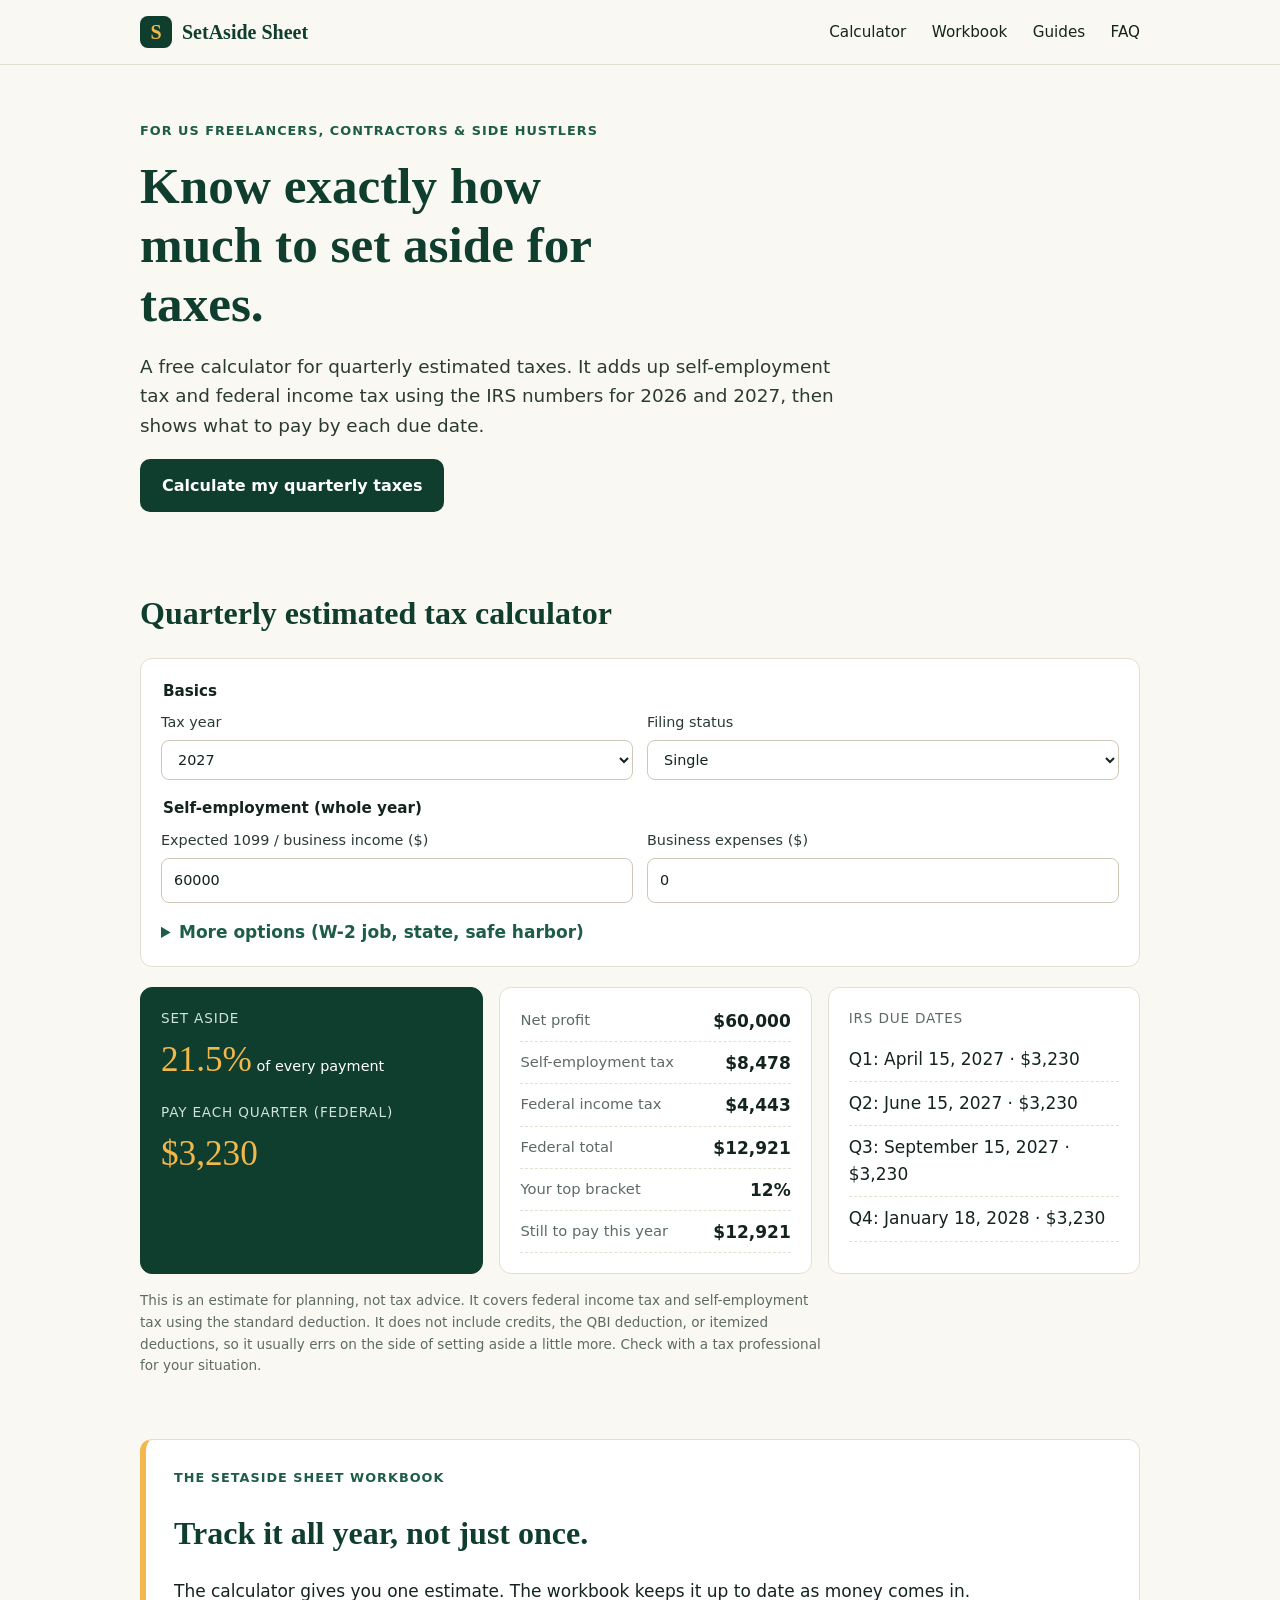
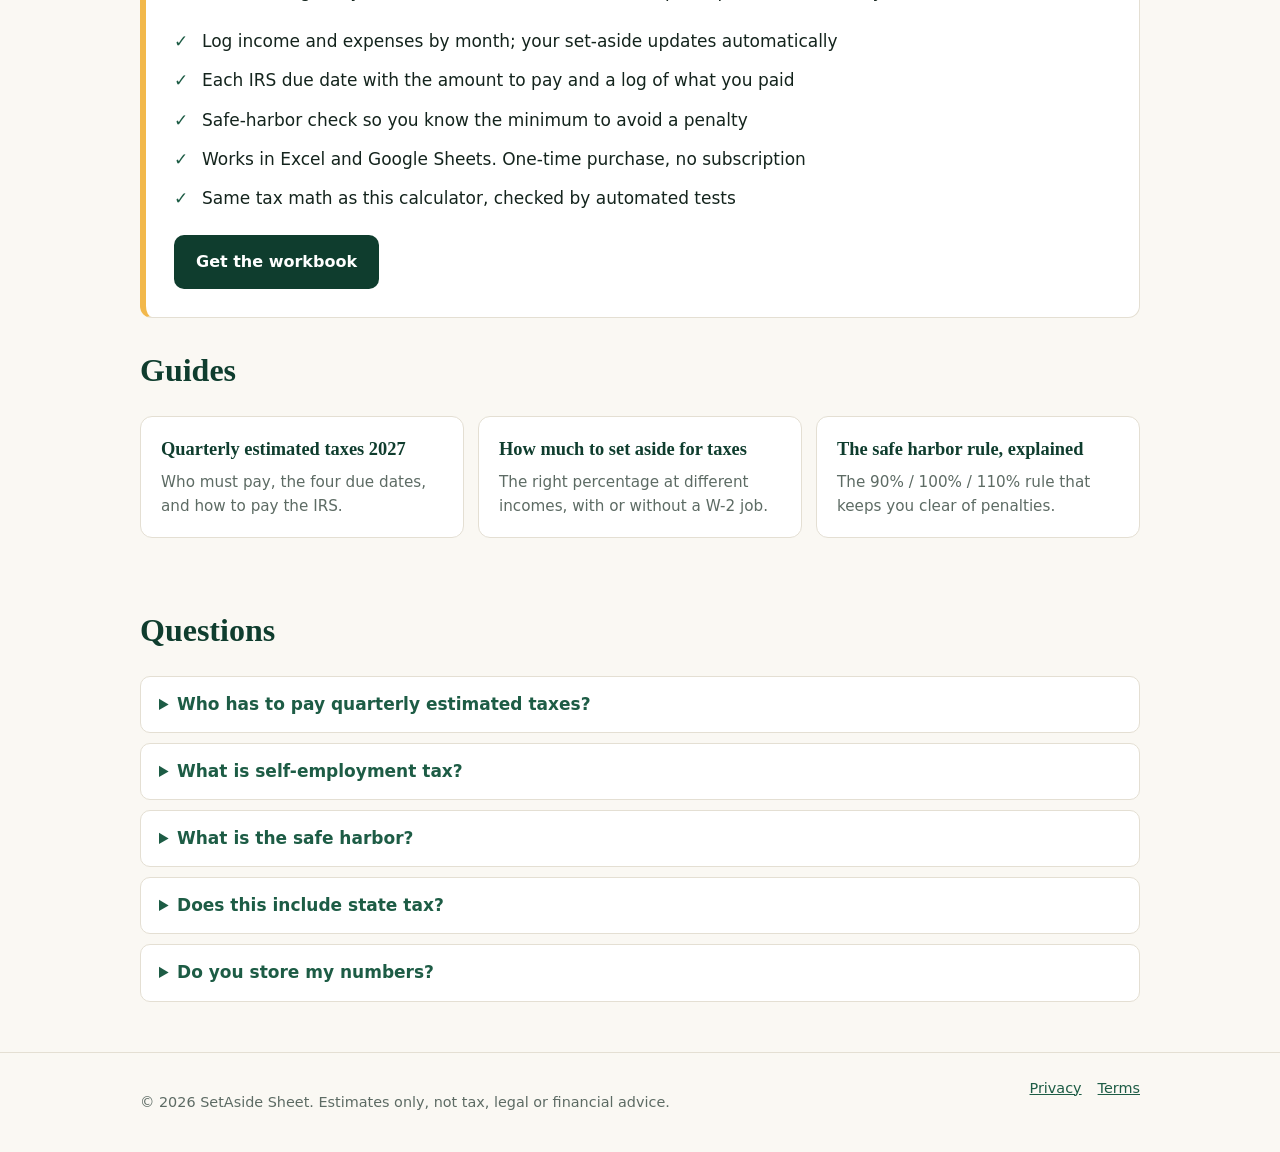
==== index.html @ 8259fb97 "feat: SetAside Sheet site with free quarterly tax calculator and guides Co-Authored-By: Claude Opus " ====
<!doctype html>
<html lang="en">
<head>
  <meta charset="utf-8">
  <meta name="viewport" content="width=device-width, initial-scale=1">
  <title>Quarterly Estimated Tax Calculator 2027 for Freelancers | SetAside Sheet</title>
  <meta name="description" content="Free quarterly estimated tax calculator for US freelancers and 1099 workers. See how much to set aside and what to pay by each 2026 and 2027 IRS due date. No sign-up.">
  <meta property="og:title" content="How much should you set aside for taxes? Free 1099 calculator">
  <meta property="og:description" content="Self-employment tax + federal income tax, quarterly payments, safe harbor. Uses IRS 2026 and 2027 numbers.">
  <meta property="og:type" content="website">
  <link rel="stylesheet" href="css/styles.css">
  <link rel="icon" href="data:image/svg+xml,%3Csvg xmlns='http://www.w3.org/2000/svg' viewBox='0 0 32 32'%3E%3Crect width='32' height='32' rx='7' fill='%230F3D2E'/%3E%3Ctext x='16' y='22' font-family='Georgia' font-size='17' fill='%23F2B84B' text-anchor='middle'%3ES%3C/text%3E%3C/svg%3E">
</head>
<body>
  <header class="site-header">
    <div class="wrap header-inner">
      <a class="logo" href="./"><span class="logo-mark">S</span>SetAside Sheet</a>
      <nav aria-label="Main">
        <a href="#calculator">Calculator</a>
        <a href="#workbook">Workbook</a>
        <a href="#guides">Guides</a>
        <a href="#faq">FAQ</a>
      </nav>
    </div>
  </header>

  <main>
    <section class="hero wrap">
      <p class="eyebrow">For US freelancers, contractors &amp; side hustlers</p>
      <h1>Know exactly how much to set aside for taxes.</h1>
      <p class="lede">A free calculator for quarterly estimated taxes. It adds up self-employment tax and federal income tax using the IRS numbers for 2026 and 2027, then shows what to pay by each due date.</p>
      <a class="btn btn-primary" href="#calculator">Calculate my quarterly taxes</a>
    </section>

    <section id="calculator" class="wrap calc" aria-labelledby="calc-title">
      <h2 id="calc-title">Quarterly estimated tax calculator</h2>
      <form id="calc-form" class="calc-grid" novalidate>
        <fieldset>
          <legend>Basics</legend>
          <label>Tax year
            <select name="year"><option value="2027" selected>2027</option><option value="2026">2026</option></select>
          </label>
          <label>Filing status
            <select name="status"><option value="single">Single</option><option value="mfj">Married filing jointly</option></select>
          </label>
        </fieldset>
        <fieldset>
          <legend>Self-employment (whole year)</legend>
          <label>Expected 1099 / business income ($)
            <input name="income" type="number" inputmode="decimal" min="0" step="100" value="60000" required>
          </label>
          <label>Business expenses ($)
            <input name="expenses" type="number" inputmode="decimal" min="0" step="100" value="0">
          </label>
        </fieldset>
        <details>
          <summary>More options (W-2 job, state, safe harbor)</summary>
          <div class="more-grid">
            <label>W-2 wages ($)<input name="w2Wages" type="number" inputmode="decimal" min="0" step="100" value="0"></label>
            <label>Federal tax withheld from W-2 ($)<input name="w2Withholding" type="number" inputmode="decimal" min="0" step="100" value="0"></label>
            <label>Other taxable income ($)<input name="otherIncome" type="number" inputmode="decimal" min="0" step="100" value="0"></label>
            <label>State income tax rate (%)<input name="statePercent" type="number" inputmode="decimal" min="0" max="20" step="0.1" value="0"></label>
            <label>Last year's total tax ($, optional)<input name="priorYearTax" type="number" inputmode="decimal" min="0" step="100" placeholder="from last year's Form 1040"></label>
            <label>Last year's AGI ($, optional)<input name="priorYearAgi" type="number" inputmode="decimal" min="0" step="100"></label>
            <label>Estimated payments already made this year ($)<input name="alreadyPaid" type="number" inputmode="decimal" min="0" step="100" value="0"></label>
          </div>
        </details>
        <p id="calc-error" class="error" role="alert" hidden></p>
      </form>

      <div id="results" class="results" aria-live="polite">
        <div class="result-main">
          <p class="result-label">Set aside</p>
          <p class="result-big"><span id="r-percent">–</span><small> of every payment</small></p>
          <p class="result-label">Pay each quarter (federal)</p>
          <p class="result-big" id="r-quarterly">–</p>
          <p class="muted" id="r-state-line" hidden>Plus about <strong id="r-quarterly-state"></strong> per quarter for your state.</p>
        </div>
        <dl class="breakdown">
          <div><dt>Net profit</dt><dd id="r-profit">–</dd></div>
          <div><dt>Self-employment tax</dt><dd id="r-se">–</dd></div>
          <div><dt>Federal income tax</dt><dd id="r-income">–</dd></div>
          <div><dt>Federal total</dt><dd id="r-fedtotal">–</dd></div>
          <div><dt>Your top bracket</dt><dd id="r-marginal">–</dd></div>
          <div id="r-safe-row" hidden><dt>Minimum per quarter to avoid an underpayment penalty (safe harbor)</dt><dd id="r-safe">–</dd></div>
          <div><dt>Still to pay this year</dt><dd id="r-remaining">–</dd></div>
        </dl>
        <div class="due">
          <p class="result-label">IRS due dates</p>
          <ol id="r-dates"></ol>
        </div>
      </div>
      <p class="disclaimer">This is an estimate for planning, not tax advice. It covers federal income tax and self-employment tax using the standard deduction. It does not include credits, the QBI deduction, or itemized deductions, so it usually errs on the side of setting aside a little more. Check with a tax professional for your situation.</p>
    </section>

    <section id="workbook" class="wrap workbook">
      <div>
        <p class="eyebrow">The SetAside Sheet Workbook</p>
        <h2>Track it all year, not just once.</h2>
        <p>The calculator gives you one estimate. The workbook keeps it up to date as money comes in.</p>
        <ul class="checks">
          <li>Log income and expenses by month; your set-aside updates automatically</li>
          <li>Each IRS due date with the amount to pay and a log of what you paid</li>
          <li>Safe-harbor check so you know the minimum to avoid a penalty</li>
          <li>Works in Excel and Google Sheets. One-time purchase, no subscription</li>
          <li>Same tax math as this calculator, checked by automated tests</li>
        </ul>
        <a class="btn btn-primary" data-buy href="#workbook">Get the workbook</a>
        <p class="muted" data-buy-note hidden>The workbook is launching soon. The calculator above is free to use now.</p>
      </div>
    </section>

    <section id="guides" class="wrap guides">
      <h2>Guides</h2>
      <div class="guide-grid">
        <a class="guide-card" href="quarterly-estimated-taxes-2027.html"><strong>Quarterly estimated taxes 2027</strong><span>Who must pay, the four due dates, and how to pay the IRS.</span></a>
        <a class="guide-card" href="how-much-to-set-aside-for-taxes-1099.html"><strong>How much to set aside for taxes</strong><span>The right percentage at different incomes, with or without a W-2 job.</span></a>
        <a class="guide-card" href="estimated-tax-safe-harbor.html"><strong>The safe harbor rule, explained</strong><span>The 90% / 100% / 110% rule that keeps you clear of penalties.</span></a>
      </div>
    </section>

    <section id="faq" class="wrap faq">
      <h2>Questions</h2>
      <details><summary>Who has to pay quarterly estimated taxes?</summary><p>Generally, if you expect to owe $1,000 or more in federal tax for the year after withholding and credits, the IRS expects you to pay during the year. That is common for freelancers and 1099 contractors because nobody withholds tax from their pay. See IRS Form 1040-ES.</p></details>
      <details><summary>What is self-employment tax?</summary><p>It is Social Security and Medicare tax for people who work for themselves: 15.3% on 92.35% of net profit, with the Social Security part capped at the yearly wage base ($184,500 for 2026, $192,300 for 2027). It applies once your net profit reaches $400.</p></details>
      <details><summary>What is the safe harbor?</summary><p>You generally avoid an underpayment penalty if you pay at least 90% of this year's tax, or 100% of last year's tax (110% if last year's AGI was over $150,000), spread across the four due dates.</p></details>
      <details><summary>Does this include state tax?</summary><p>Only as a simple percentage you enter under "More options". State rules vary a lot, so check your state's estimated tax page.</p></details>
      <details><summary>Do you store my numbers?</summary><p>No. The calculator runs entirely in your browser. Nothing you type is sent anywhere.</p></details>
    </section>
  </main>

  <footer class="site-footer">
    <div class="wrap footer-inner">
      <p>© 2026 SetAside Sheet. Estimates only, not tax, legal or financial advice.</p>
      <nav aria-label="Legal"><a href="privacy.html">Privacy</a><a href="terms.html">Terms</a></nav>
    </div>
  </footer>

  <script src="js/config.js"></script>
  <script src="js/buy.js"></script>
  <script src="js/tax.js"></script>
  <script src="js/app.js"></script>
</body>
</html>
---- css/styles.css ----
:root {
  --ink: #14241d;
  --green: #0f3d2e;
  --green-2: #1d5c45;
  --paper: #faf8f3;
  --card: #ffffff;
  --line: #e4dfd3;
  --muted: #5d6b64;
  --accent: #f2b84b;
  --error: #b3261e;
  --radius: 12px;
  --serif: Georgia, "Iowan Old Style", "Times New Roman", serif;
  --sans: system-ui, -apple-system, "Segoe UI", Roboto, Arial, sans-serif;
}
* { box-sizing: border-box; }
[hidden] { display: none !important; }
html { scroll-behavior: smooth; }
body { margin: 0; background: var(--paper); color: var(--ink); font: 17px/1.6 var(--sans); }
.wrap { max-width: 1040px; margin: 0 auto; padding: 0 20px; }
a { color: var(--green-2); }
h1, h2 { font-family: var(--serif); font-weight: 600; line-height: 1.15; color: var(--green); }
h1 { font-size: clamp(2rem, 5vw, 3.2rem); margin: .3em 0; max-width: 18ch; }
h2 { font-size: clamp(1.5rem, 3vw, 2rem); }
.eyebrow { text-transform: uppercase; letter-spacing: .08em; font-size: .8rem; font-weight: 600; color: var(--green-2); margin: 0; }
.lede { font-size: 1.15rem; max-width: 60ch; color: #2b3a33; }
.muted { color: var(--muted); }

.site-header { border-bottom: 1px solid var(--line); background: var(--paper); position: sticky; top: 0; z-index: 5; }
.header-inner { display: flex; align-items: center; justify-content: space-between; height: 64px; }
.logo { display: flex; align-items: center; gap: 10px; font-family: var(--serif); font-size: 1.25rem; color: var(--green); text-decoration: none; font-weight: 600; }
.logo-mark { display: grid; place-items: center; width: 32px; height: 32px; border-radius: 8px; background: var(--green); color: var(--accent); }
.site-header nav a { margin-left: 20px; text-decoration: none; color: var(--ink); font-size: .95rem; }
.site-header nav a:hover { color: var(--green-2); text-decoration: underline; }

.hero { padding: 56px 20px 32px; }
.btn { display: inline-block; padding: 14px 22px; border-radius: 10px; font-weight: 600; text-decoration: none; border: 0; cursor: pointer; font-size: 1rem; }
.btn-primary { background: var(--green); color: #fff; }
.btn-primary:hover { background: var(--green-2); }
.btn:focus-visible, a:focus-visible, input:focus-visible, select:focus-visible, summary:focus-visible { outline: 3px solid var(--accent); outline-offset: 2px; }

.calc { padding: 24px 20px 48px; }
.calc-grid { display: grid; gap: 16px; background: var(--card); border: 1px solid var(--line); border-radius: var(--radius); padding: 20px; }
fieldset { border: 0; padding: 0; margin: 0; display: grid; grid-template-columns: repeat(auto-fit, minmax(220px, 1fr)); gap: 14px; }
legend { font-weight: 700; margin-bottom: 8px; font-size: .95rem; }
label { display: grid; gap: 6px; font-size: .9rem; color: #2b3a33; }
input, select { font: inherit; padding: 10px 12px; border: 1px solid #cfc8b8; border-radius: 8px; background: #fff; color: var(--ink); width: 100%; }
details summary { cursor: pointer; font-weight: 600; color: var(--green-2); }
.more-grid { display: grid; grid-template-columns: repeat(auto-fit, minmax(220px, 1fr)); gap: 14px; margin-top: 14px; }
.error { color: var(--error); font-weight: 600; margin: 0; }

.results { margin-top: 20px; display: grid; grid-template-columns: 1.1fr 1fr 1fr; gap: 16px; }
.results > * { background: var(--card); border: 1px solid var(--line); border-radius: var(--radius); padding: 20px; }
.results > .result-main { background: var(--green); color: #fff; border-color: var(--green); }
.result-main .result-label, .result-main .muted { color: #cfe3d9; }
.result-label { margin: 0; font-size: .85rem; text-transform: uppercase; letter-spacing: .06em; color: var(--muted); }
.result-big { font-family: var(--serif); font-size: 2.2rem; margin: 2px 0 14px; color: var(--accent); }
.result-big small { font-family: var(--sans); font-size: .9rem; color: #fff; }
.breakdown { margin: 0; display: grid; gap: 8px; }
.breakdown div { display: flex; justify-content: space-between; gap: 12px; border-bottom: 1px dashed var(--line); padding-bottom: 6px; }
.breakdown dt { color: var(--muted); font-size: .92rem; }
.breakdown dd { margin: 0; font-weight: 600; font-variant-numeric: tabular-nums; white-space: nowrap; }
.due ol { padding-left: 0; list-style: none; margin: 8px 0 0; }
.due li { padding: 8px 0; border-bottom: 1px dashed var(--line); font-variant-numeric: tabular-nums; }
.disclaimer { font-size: .85rem; color: var(--muted); max-width: 80ch; margin-top: 16px; }

.workbook > div { background: var(--card); border: 1px solid var(--line); border-left: 6px solid var(--accent); border-radius: var(--radius); padding: 28px; }
.checks { padding-left: 0; list-style: none; }
.checks li { padding: 6px 0 6px 28px; position: relative; }
.checks li::before { content: "\2713"; position: absolute; left: 0; color: var(--green-2); font-weight: 700; }

.faq { padding: 40px 20px; }
.faq details { background: var(--card); border: 1px solid var(--line); border-radius: 10px; padding: 14px 18px; margin-bottom: 10px; }
.faq p { margin-bottom: 0; }

.site-footer { border-top: 1px solid var(--line); padding: 24px 0; font-size: .9rem; color: var(--muted); }
.footer-inner { display: flex; justify-content: space-between; flex-wrap: wrap; gap: 12px; }
.footer-inner nav a { margin-left: 16px; }
.legal { padding: 40px 20px 60px; max-width: 760px; }

.guides { padding: 8px 20px 8px; }
.guide-grid { display: grid; grid-template-columns: repeat(auto-fit, minmax(240px, 1fr)); gap: 14px; }
.guide-card { display: grid; gap: 6px; background: var(--card); border: 1px solid var(--line); border-radius: var(--radius); padding: 18px 20px; text-decoration: none; color: var(--ink); }
.guide-card strong { font-family: var(--serif); font-size: 1.15rem; color: var(--green); }
.guide-card span { color: var(--muted); font-size: .95rem; }
.guide-card:hover { border-color: var(--green-2); }

.article { max-width: 760px; padding: 40px 20px 60px; }
.article h2 { margin-top: 1.8em; }
.article li { margin-bottom: .4em; }
.toc { display: flex; flex-wrap: wrap; gap: 8px 18px; padding: 14px 18px; background: var(--card); border: 1px solid var(--line); border-radius: 10px; font-size: .95rem; }
.data { width: 100%; border-collapse: collapse; background: var(--card); border: 1px solid var(--line); border-radius: 10px; overflow: hidden; font-variant-numeric: tabular-nums; }
.data th, .data td { text-align: left; padding: 10px 14px; border-bottom: 1px solid var(--line); }
.data th { background: #eef2ef; font-size: .85rem; text-transform: uppercase; letter-spacing: .05em; color: var(--muted); }
.callout { background: #fff6dd; border-left: 4px solid var(--accent); padding: 14px 18px; border-radius: 8px; }
.cta-box { margin-top: 40px; background: var(--card); border: 1px solid var(--line); border-left: 6px solid var(--accent); border-radius: var(--radius); padding: 24px 28px; }
.cta-box h2 { margin-top: 0; }

@media (max-width: 860px) { .results { grid-template-columns: 1fr; } }
@media (max-width: 520px) {
  .site-header nav { white-space: nowrap; }
  .site-header nav a { margin-left: 12px; font-size: .88rem; }
  .site-header nav a:nth-child(n+3) { display: none; }
  .logo { font-size: 1.05rem; }
}
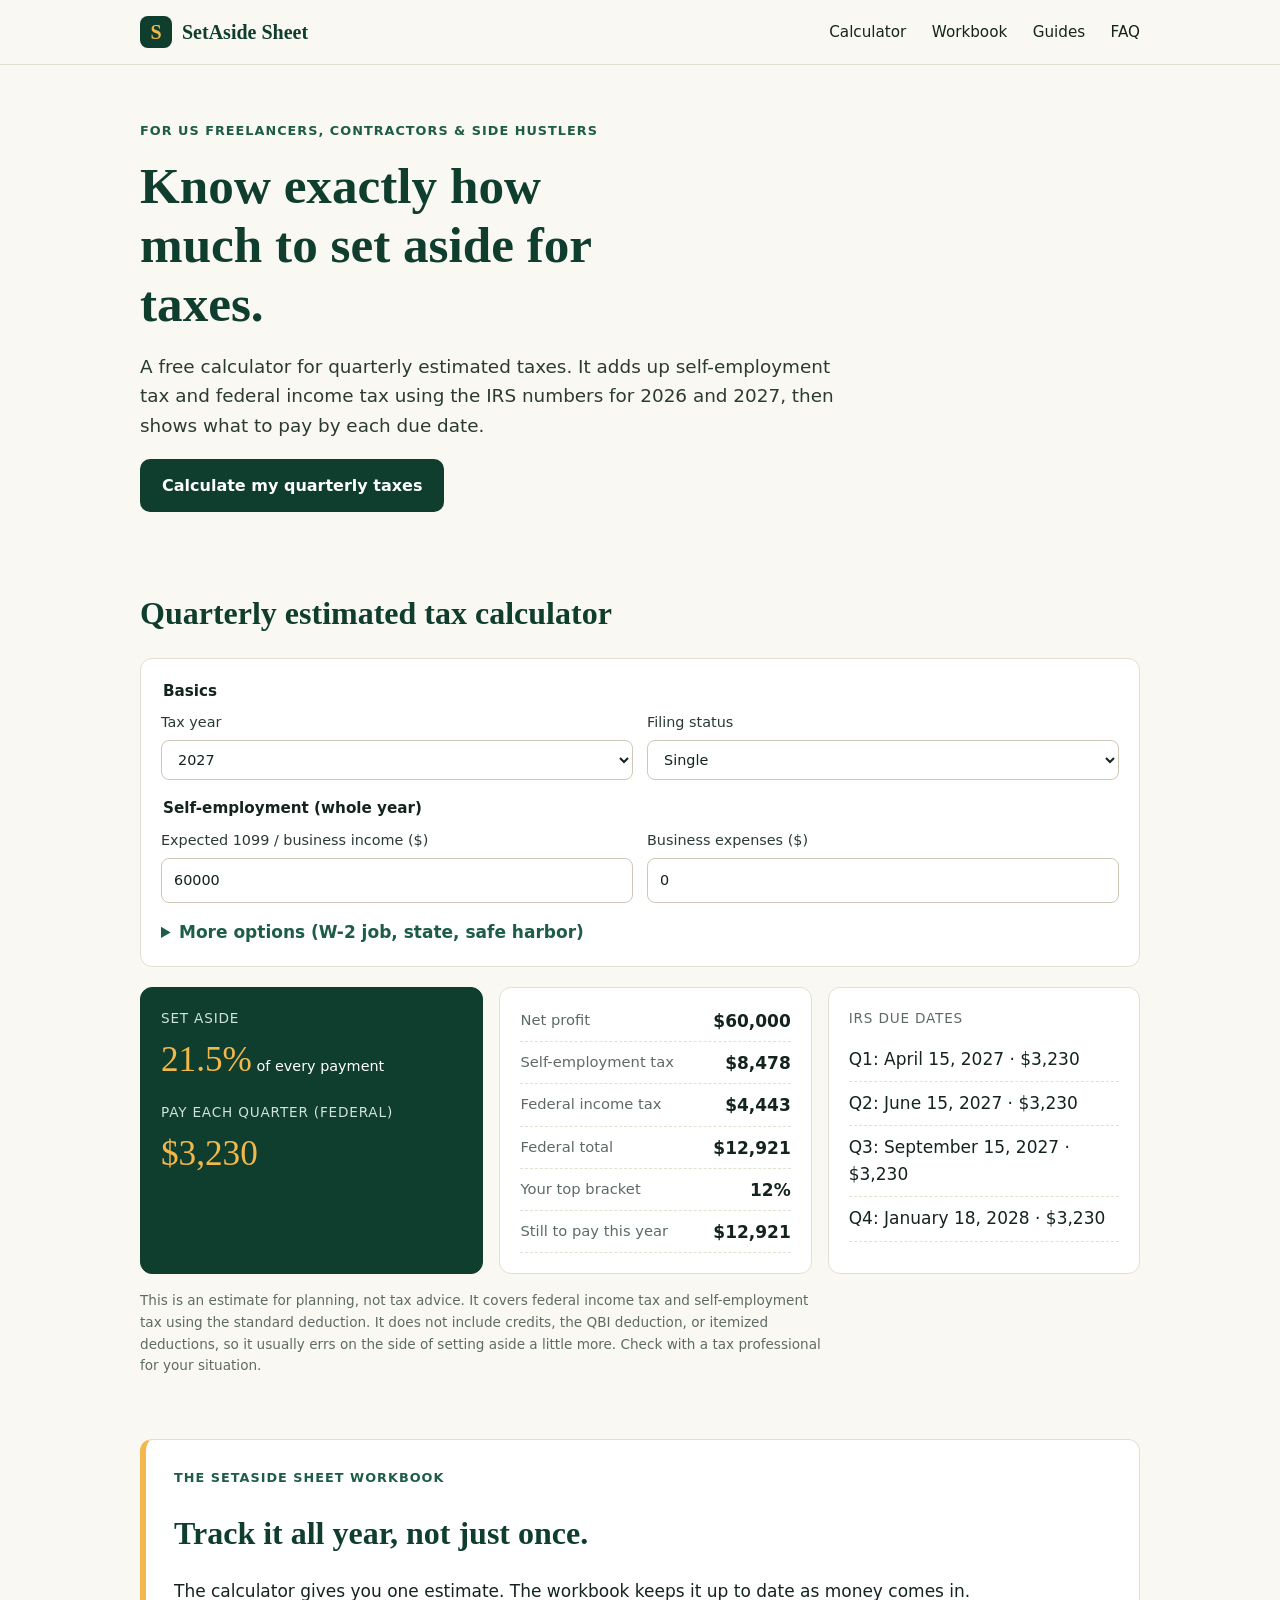
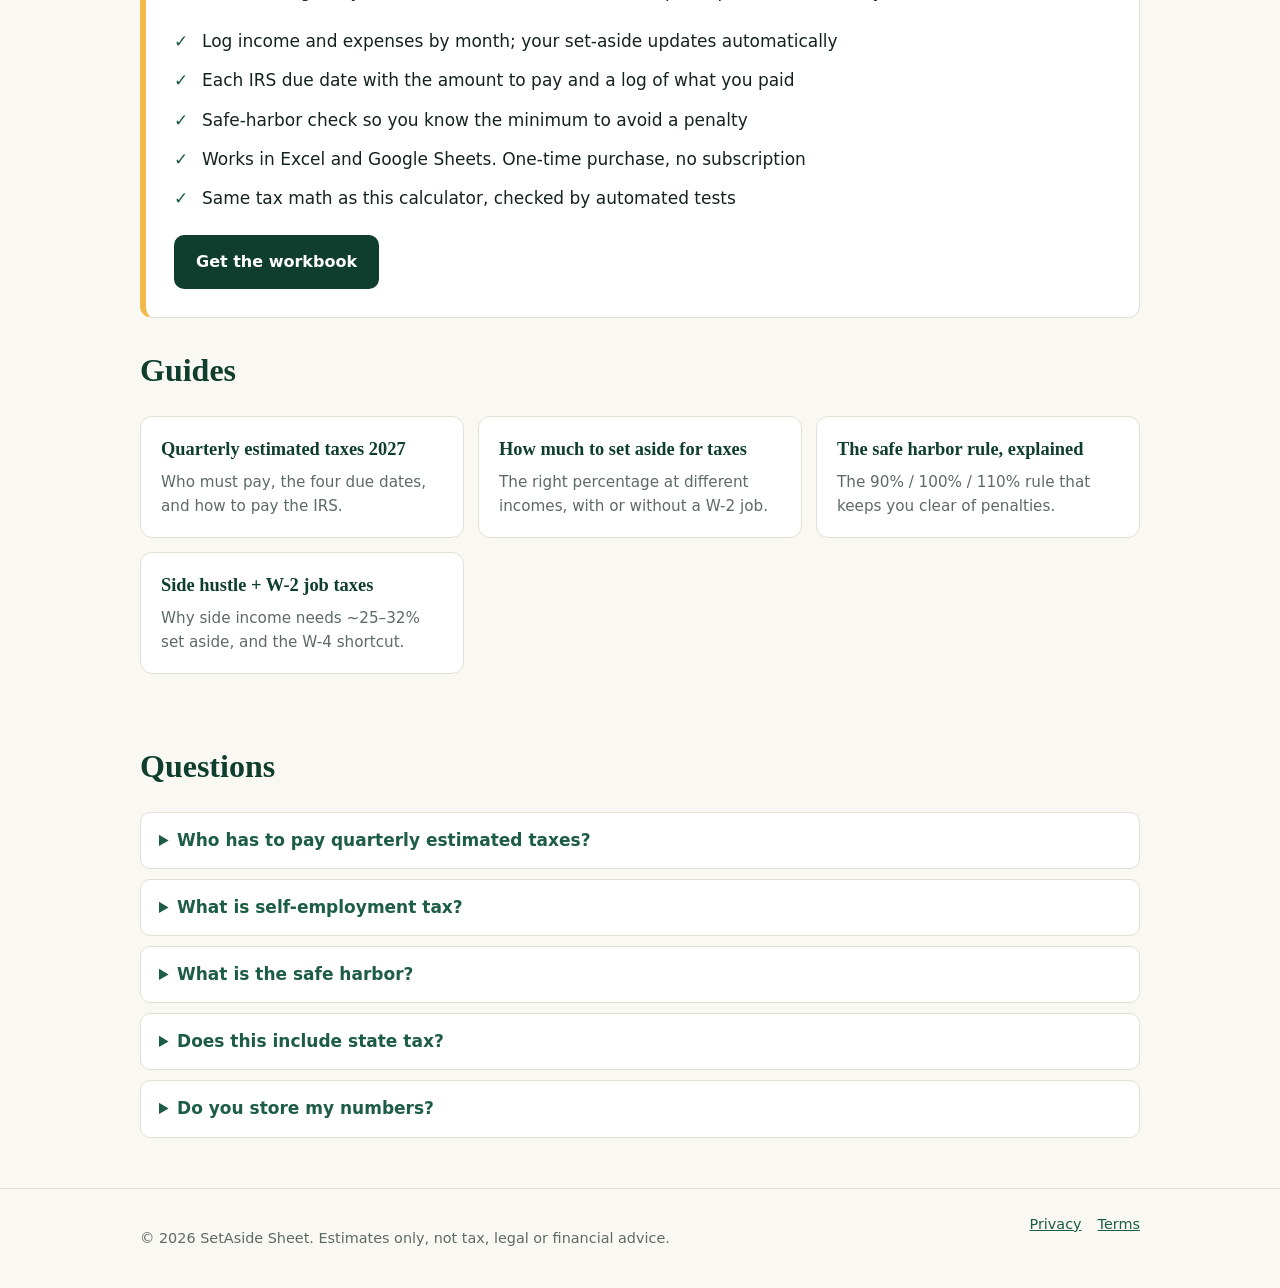
==== commit 3c92d8ba: "feat: add guide on side hustle taxes with a W-2 job Co-Authored-By: Claude Opus 5.5 <noreply@anthrop" ====
--- a/index.html
+++ b/index.html
@@ -116,6 +116,7 @@
         <a class="guide-card" href="quarterly-estimated-taxes-2027.html"><strong>Quarterly estimated taxes 2027</strong><span>Who must pay, the four due dates, and how to pay the IRS.</span></a>
         <a class="guide-card" href="how-much-to-set-aside-for-taxes-1099.html"><strong>How much to set aside for taxes</strong><span>The right percentage at different incomes, with or without a W-2 job.</span></a>
         <a class="guide-card" href="estimated-tax-safe-harbor.html"><strong>The safe harbor rule, explained</strong><span>The 90% / 100% / 110% rule that keeps you clear of penalties.</span></a>
+        <a class="guide-card" href="side-hustle-taxes-with-w2-job.html"><strong>Side hustle + W-2 job taxes</strong><span>Why side income needs ~25–32% set aside, and the W-4 shortcut.</span></a>
       </div>
     </section>
 
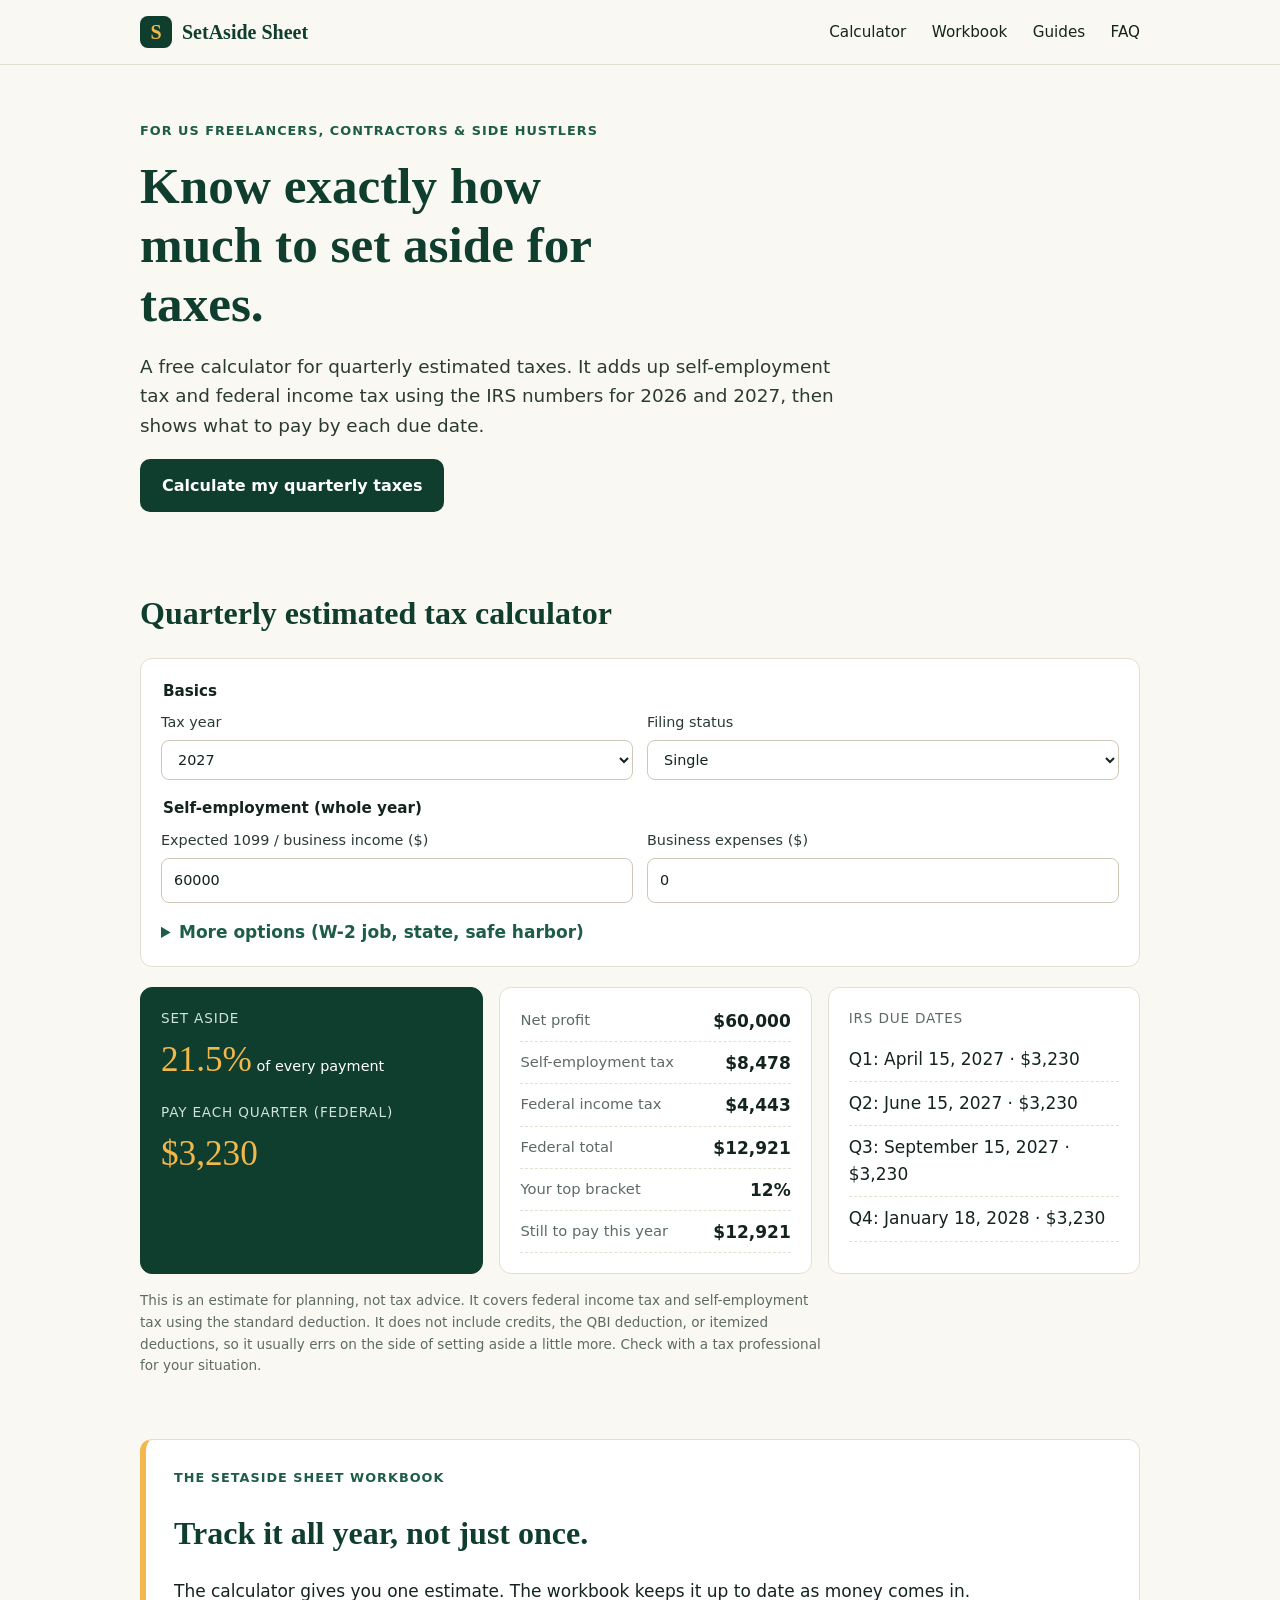
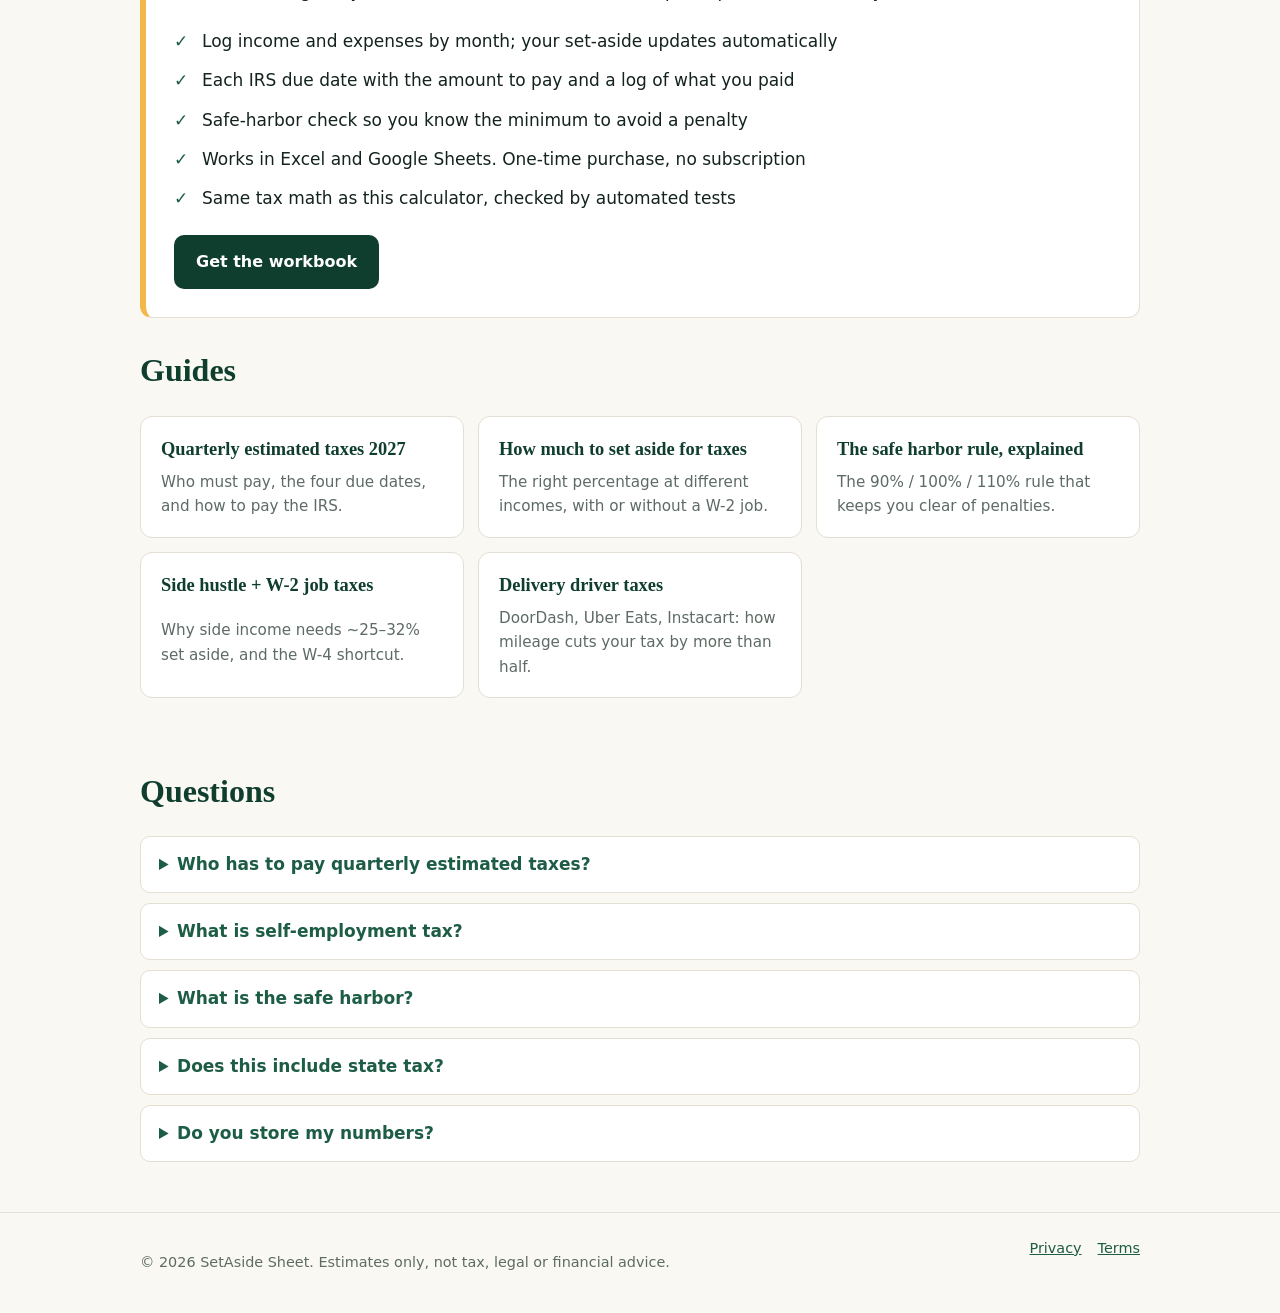
==== commit 1a8e3da3: "feat: add delivery driver taxes guide (mileage deduction) Co-Authored-By: Claude Opus 5.5 <noreply@a" ====
--- a/index.html
+++ b/index.html
@@ -117,6 +117,7 @@
         <a class="guide-card" href="how-much-to-set-aside-for-taxes-1099.html"><strong>How much to set aside for taxes</strong><span>The right percentage at different incomes, with or without a W-2 job.</span></a>
         <a class="guide-card" href="estimated-tax-safe-harbor.html"><strong>The safe harbor rule, explained</strong><span>The 90% / 100% / 110% rule that keeps you clear of penalties.</span></a>
         <a class="guide-card" href="side-hustle-taxes-with-w2-job.html"><strong>Side hustle + W-2 job taxes</strong><span>Why side income needs ~25–32% set aside, and the W-4 shortcut.</span></a>
+        <a class="guide-card" href="delivery-driver-taxes-doordash-uber.html"><strong>Delivery driver taxes</strong><span>DoorDash, Uber Eats, Instacart: how mileage cuts your tax by more than half.</span></a>
       </div>
     </section>
 
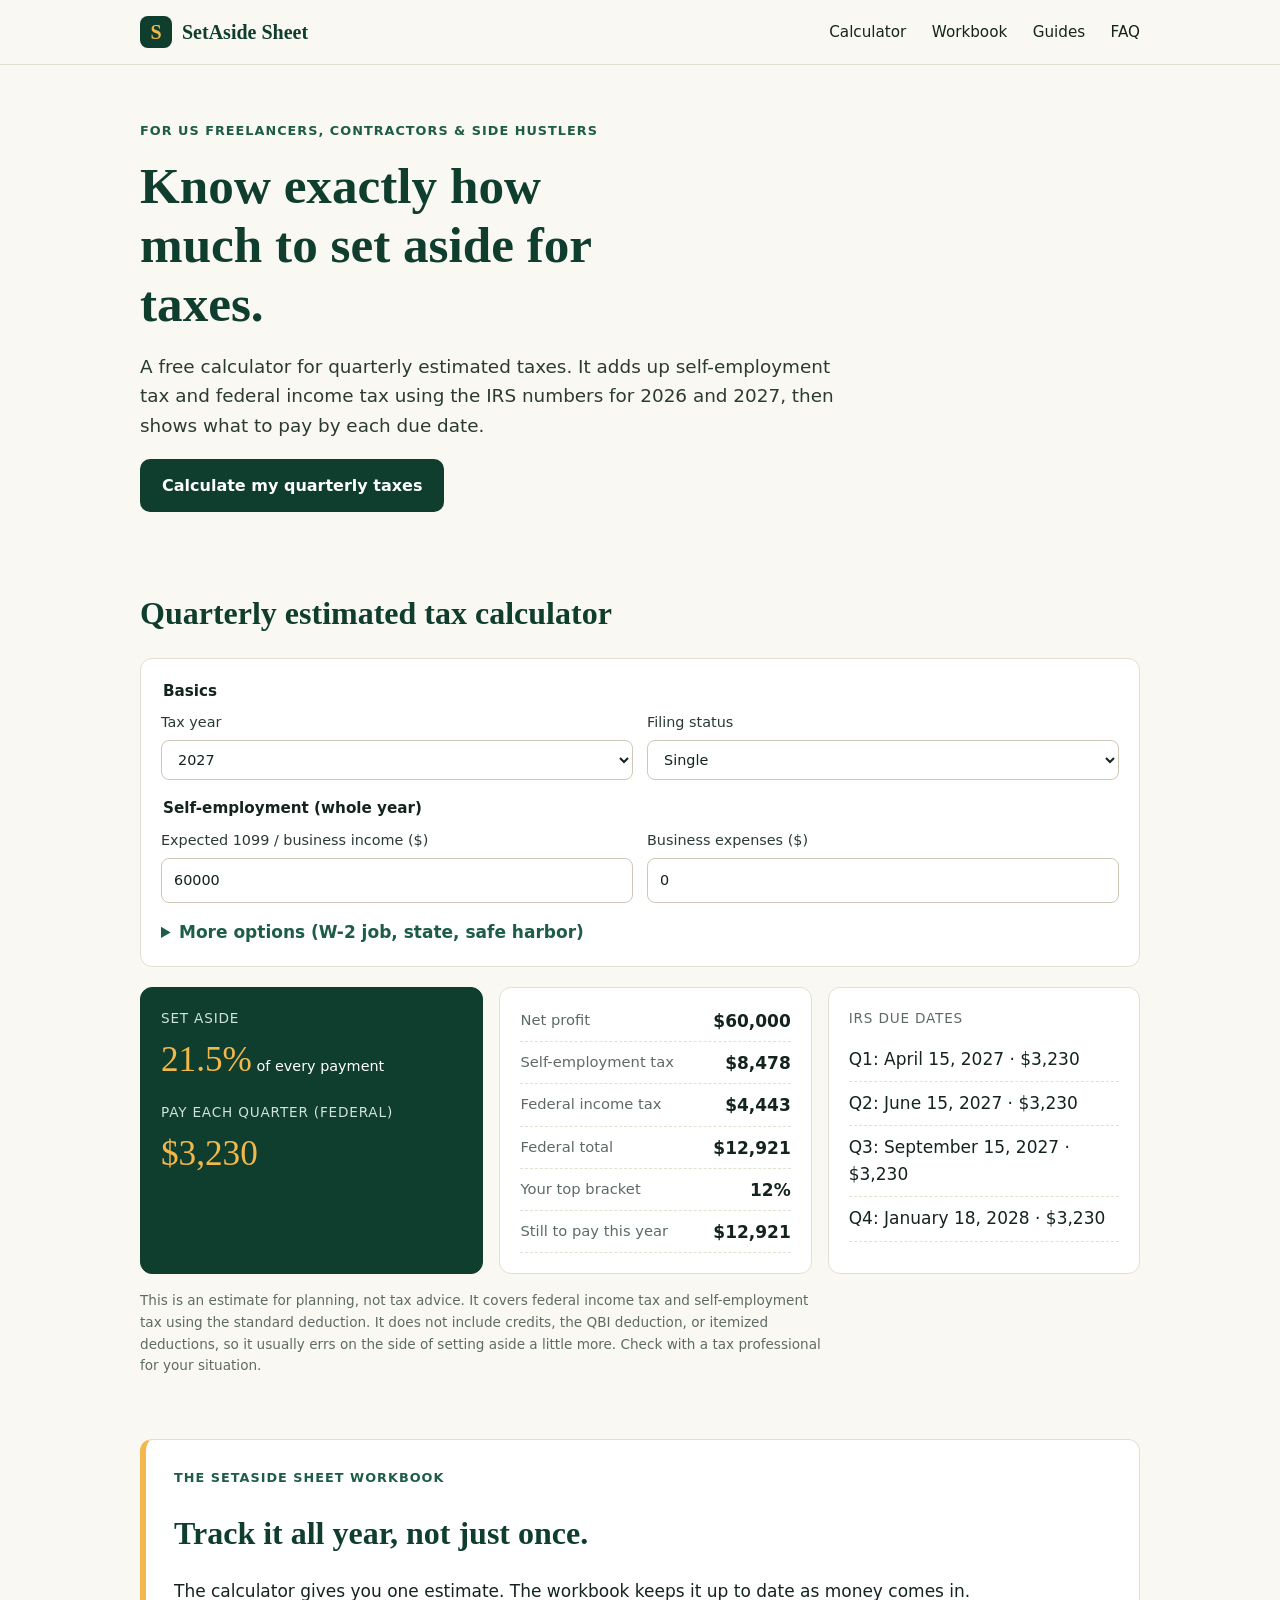
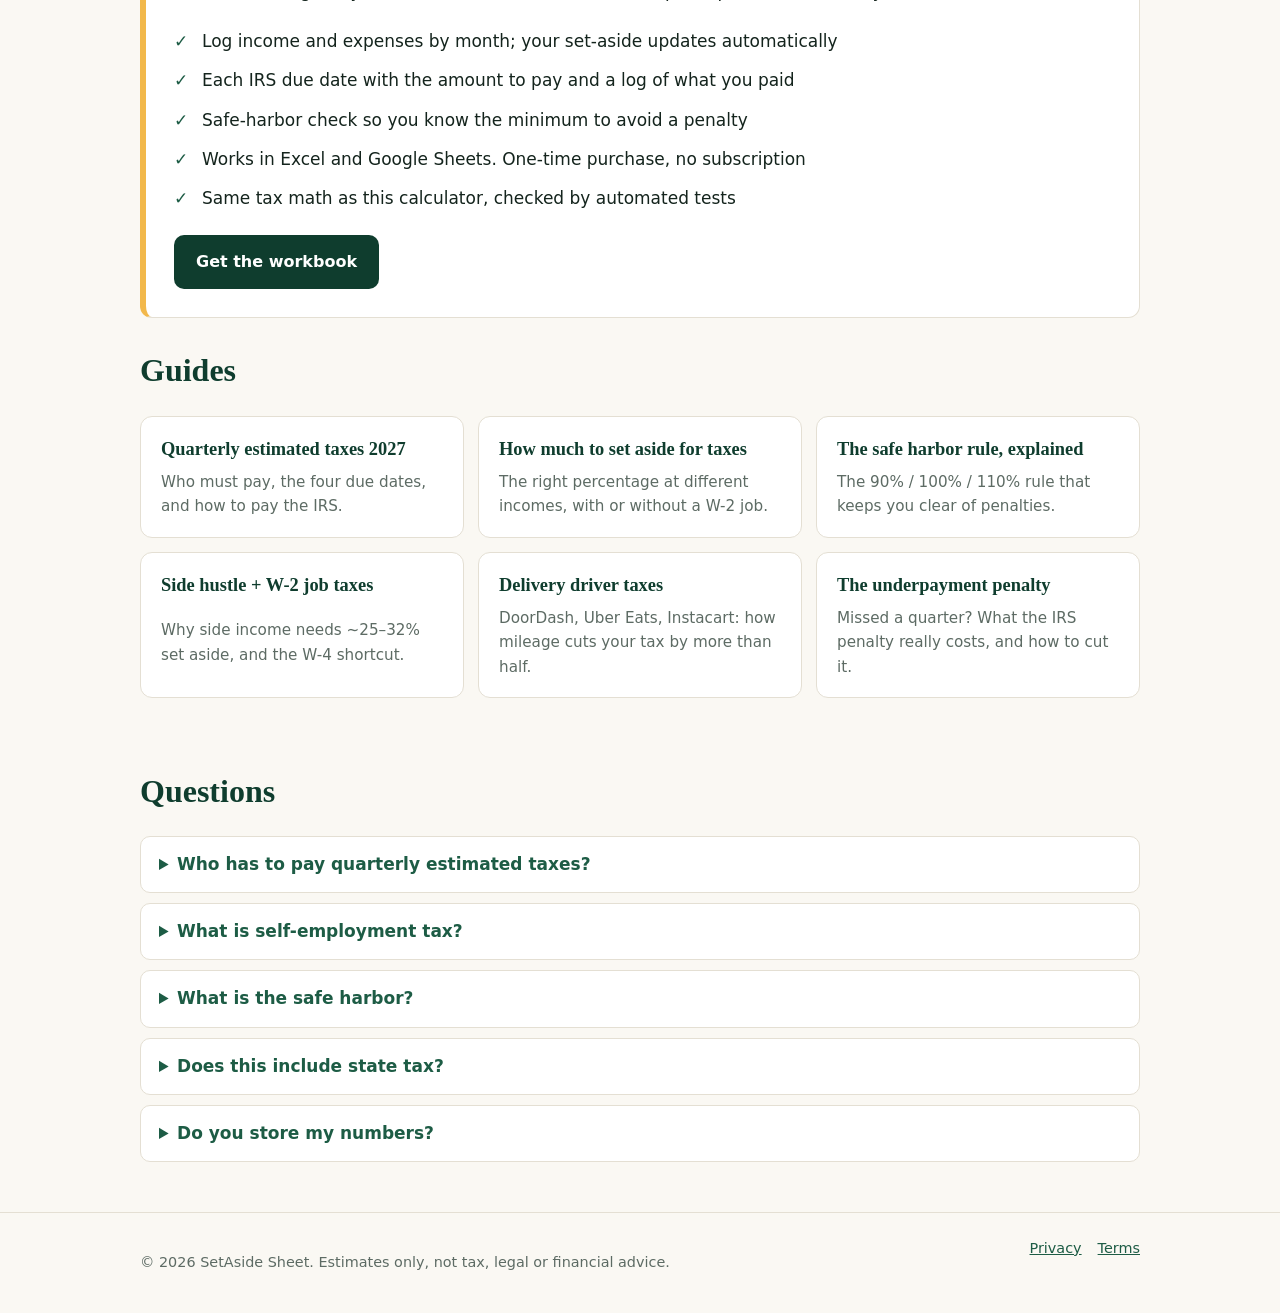
==== commit c265d13d: "feat: add IRS underpayment penalty guide Co-Authored-By: Claude Opus 5.5 <noreply@anthropic.com>" ====
--- a/index.html
+++ b/index.html
@@ -8,6 +8,14 @@
   <meta property="og:title" content="How much should you set aside for taxes? Free 1099 calculator">
   <meta property="og:description" content="Self-employment tax + federal income tax, quarterly payments, safe harbor. Uses IRS 2026 and 2027 numbers.">
   <meta property="og:type" content="website">
+  <link rel="canonical" href="https://topkalol003-dot.github.io/setaside/">
+  <meta property="og:url" content="https://topkalol003-dot.github.io/setaside/">
+  <meta property="og:image" content="https://topkalol003-dot.github.io/setaside/assets/og-cover.png">
+  <meta property="og:image:width" content="1280">
+  <meta property="og:image:height" content="720">
+  <meta property="og:site_name" content="SetAside Sheet">
+  <meta name="twitter:card" content="summary_large_image">
+  <script type="application/ld+json">{"@context": "https://schema.org", "@type": "WebApplication", "name": "SetAside Sheet quarterly estimated tax calculator", "url": "https://topkalol003-dot.github.io/setaside/", "applicationCategory": "FinanceApplication", "operatingSystem": "Any", "offers": {"@type": "Offer", "price": "0", "priceCurrency": "USD"}, "description": "Free quarterly estimated tax calculator for US freelancers and 1099 workers. See how much to set aside and what to pay by each 2026 and 2027 IRS due date. No sign-up."}</script>
   <link rel="stylesheet" href="css/styles.css">
   <link rel="icon" href="data:image/svg+xml,%3Csvg xmlns='http://www.w3.org/2000/svg' viewBox='0 0 32 32'%3E%3Crect width='32' height='32' rx='7' fill='%230F3D2E'/%3E%3Ctext x='16' y='22' font-family='Georgia' font-size='17' fill='%23F2B84B' text-anchor='middle'%3ES%3C/text%3E%3C/svg%3E">
 </head>
@@ -118,6 +126,7 @@
         <a class="guide-card" href="estimated-tax-safe-harbor.html"><strong>The safe harbor rule, explained</strong><span>The 90% / 100% / 110% rule that keeps you clear of penalties.</span></a>
         <a class="guide-card" href="side-hustle-taxes-with-w2-job.html"><strong>Side hustle + W-2 job taxes</strong><span>Why side income needs ~25–32% set aside, and the W-4 shortcut.</span></a>
         <a class="guide-card" href="delivery-driver-taxes-doordash-uber.html"><strong>Delivery driver taxes</strong><span>DoorDash, Uber Eats, Instacart: how mileage cuts your tax by more than half.</span></a>
+        <a class="guide-card" href="irs-underpayment-penalty-estimated-tax.html"><strong>The underpayment penalty</strong><span>Missed a quarter? What the IRS penalty really costs, and how to cut it.</span></a>
       </div>
     </section>
 
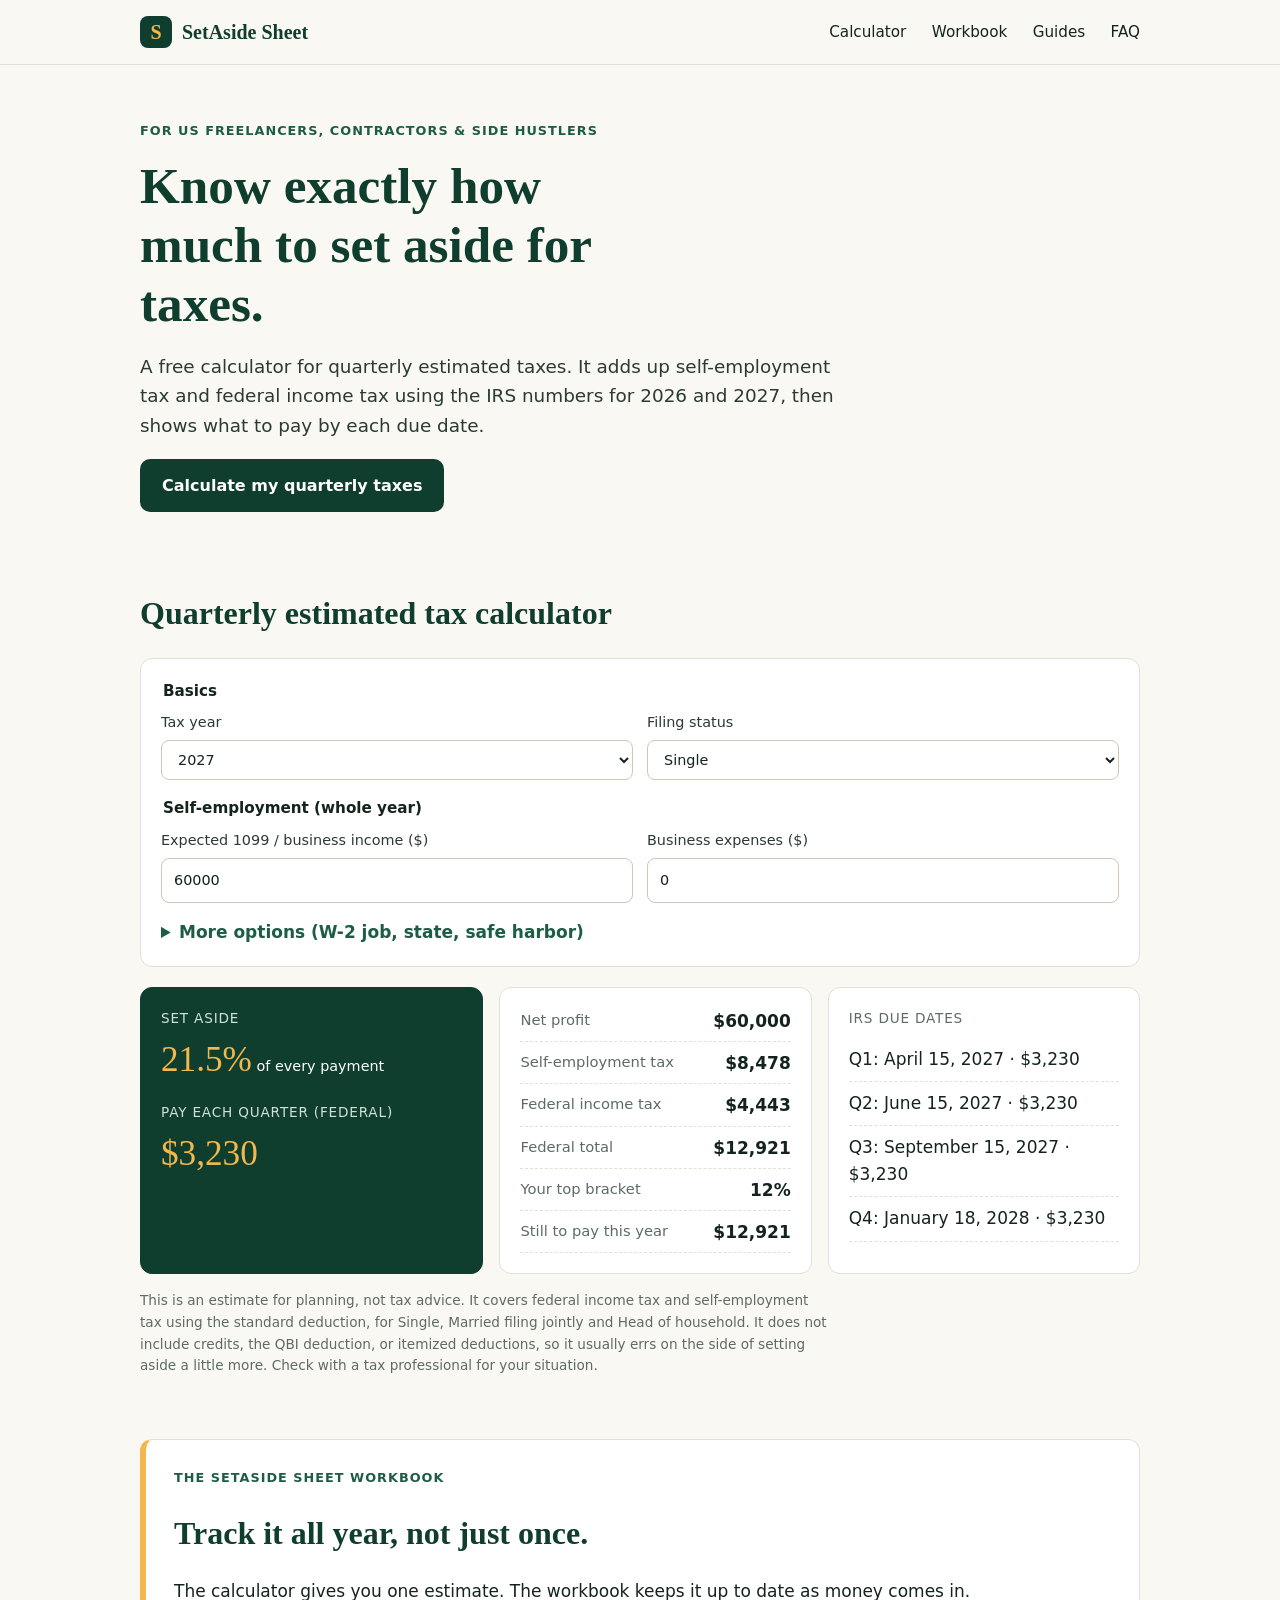
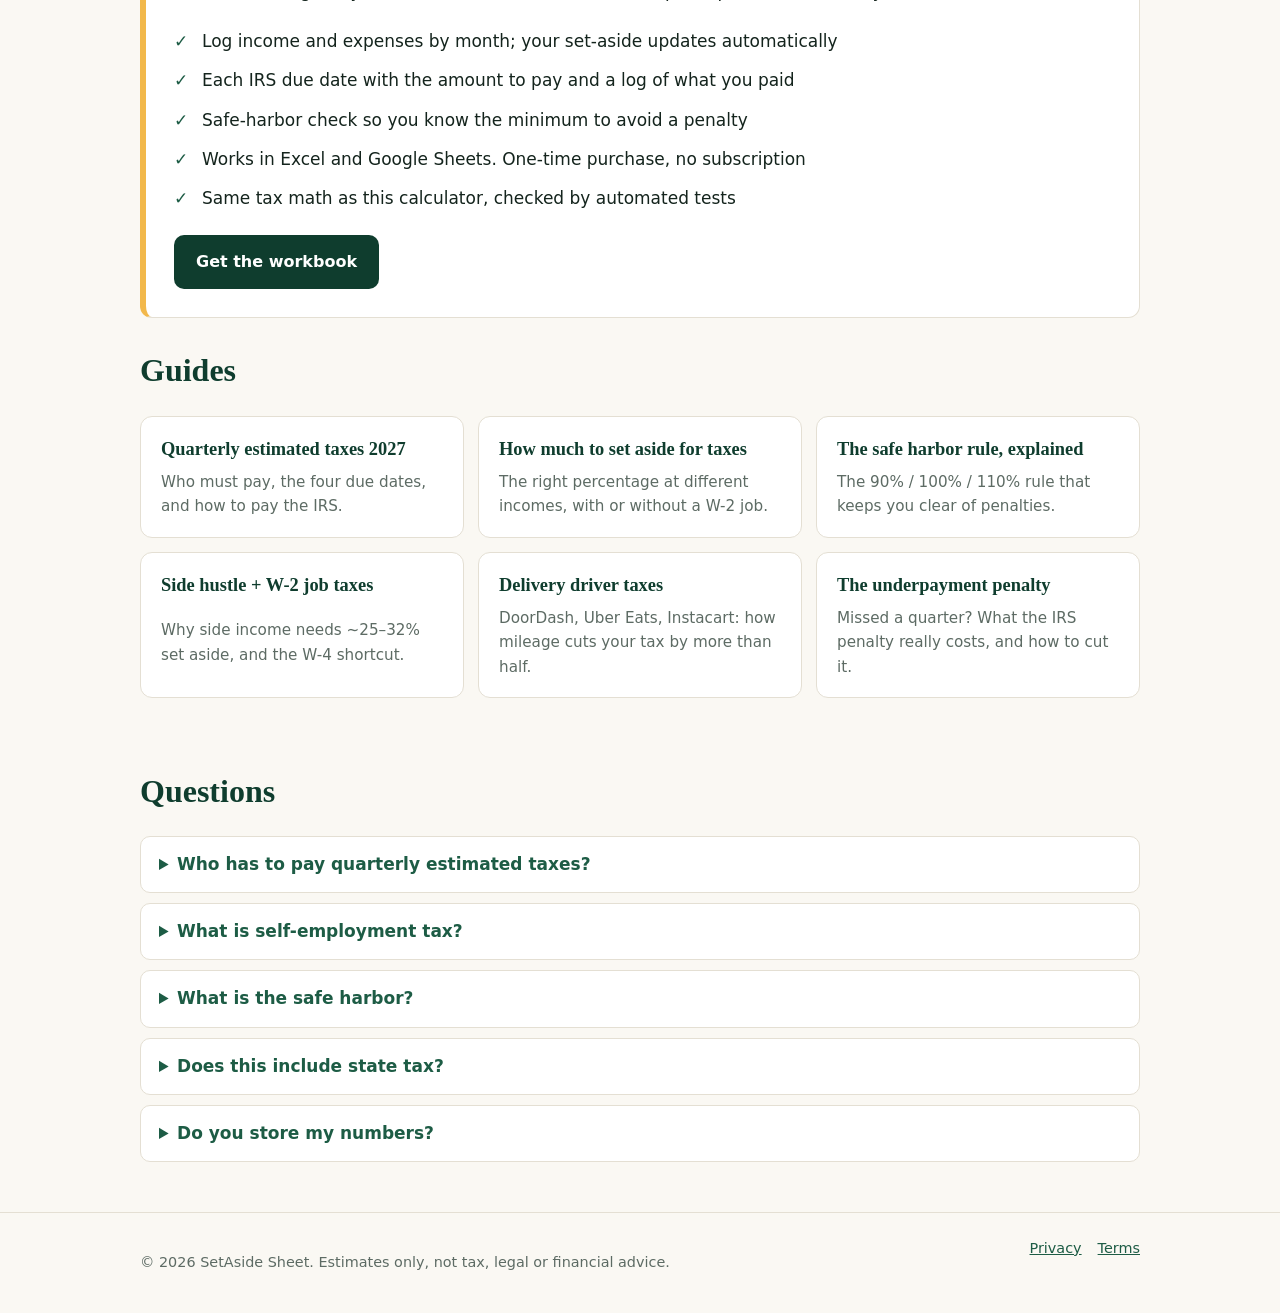
==== commit 0ca1fe63: "feat: support Head of Household filing status in the calculator Co-Authored-By: Claude Opus 5.5 <nor" ====
--- a/index.html
+++ b/index.html
@@ -49,7 +49,7 @@
             <select name="year"><option value="2027" selected>2027</option><option value="2026">2026</option></select>
           </label>
           <label>Filing status
-            <select name="status"><option value="single">Single</option><option value="mfj">Married filing jointly</option></select>
+            <select name="status"><option value="single">Single</option><option value="mfj">Married filing jointly</option><option value="hoh">Head of household</option></select>
           </label>
         </fieldset>
         <fieldset>
@@ -98,7 +98,7 @@
           <ol id="r-dates"></ol>
         </div>
       </div>
-      <p class="disclaimer">This is an estimate for planning, not tax advice. It covers federal income tax and self-employment tax using the standard deduction. It does not include credits, the QBI deduction, or itemized deductions, so it usually errs on the side of setting aside a little more. Check with a tax professional for your situation.</p>
+      <p class="disclaimer">This is an estimate for planning, not tax advice. It covers federal income tax and self-employment tax using the standard deduction, for Single, Married filing jointly and Head of household. It does not include credits, the QBI deduction, or itemized deductions, so it usually errs on the side of setting aside a little more. Check with a tax professional for your situation.</p>
     </section>
 
     <section id="workbook" class="wrap workbook">
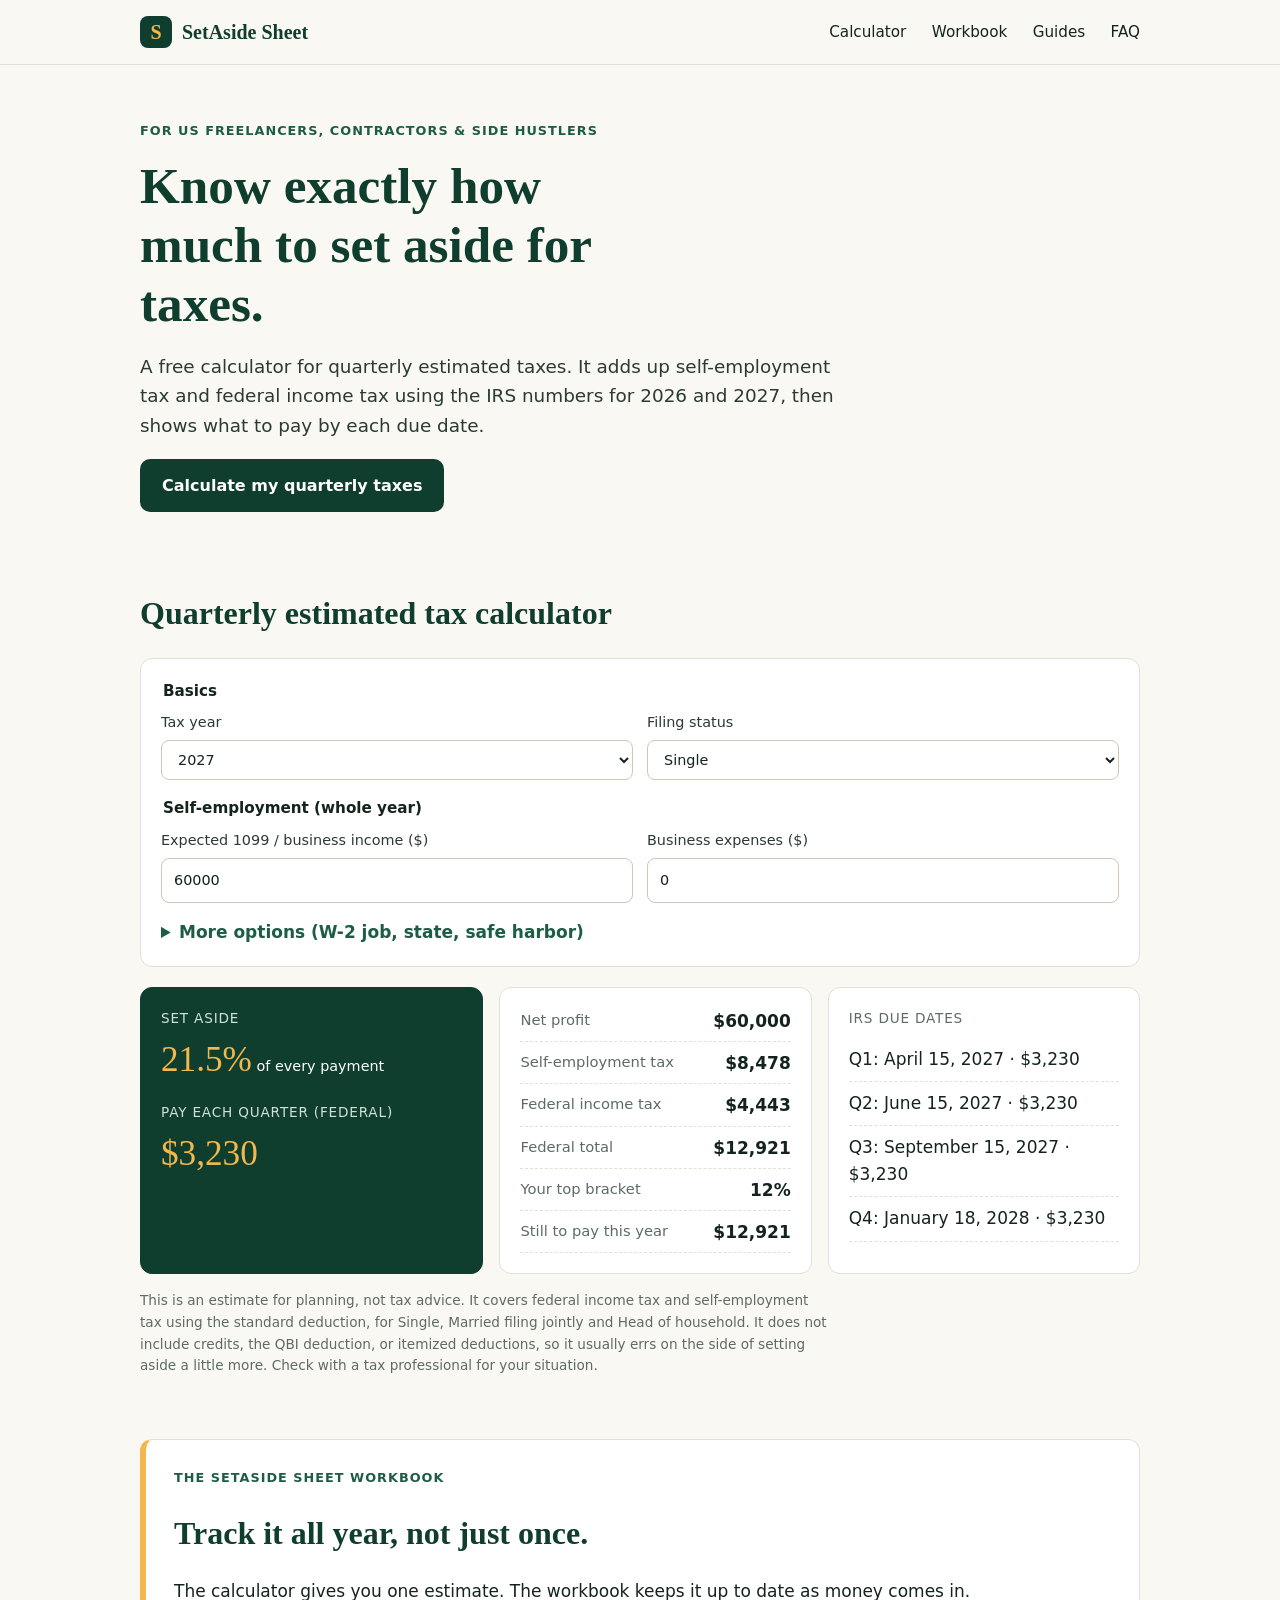
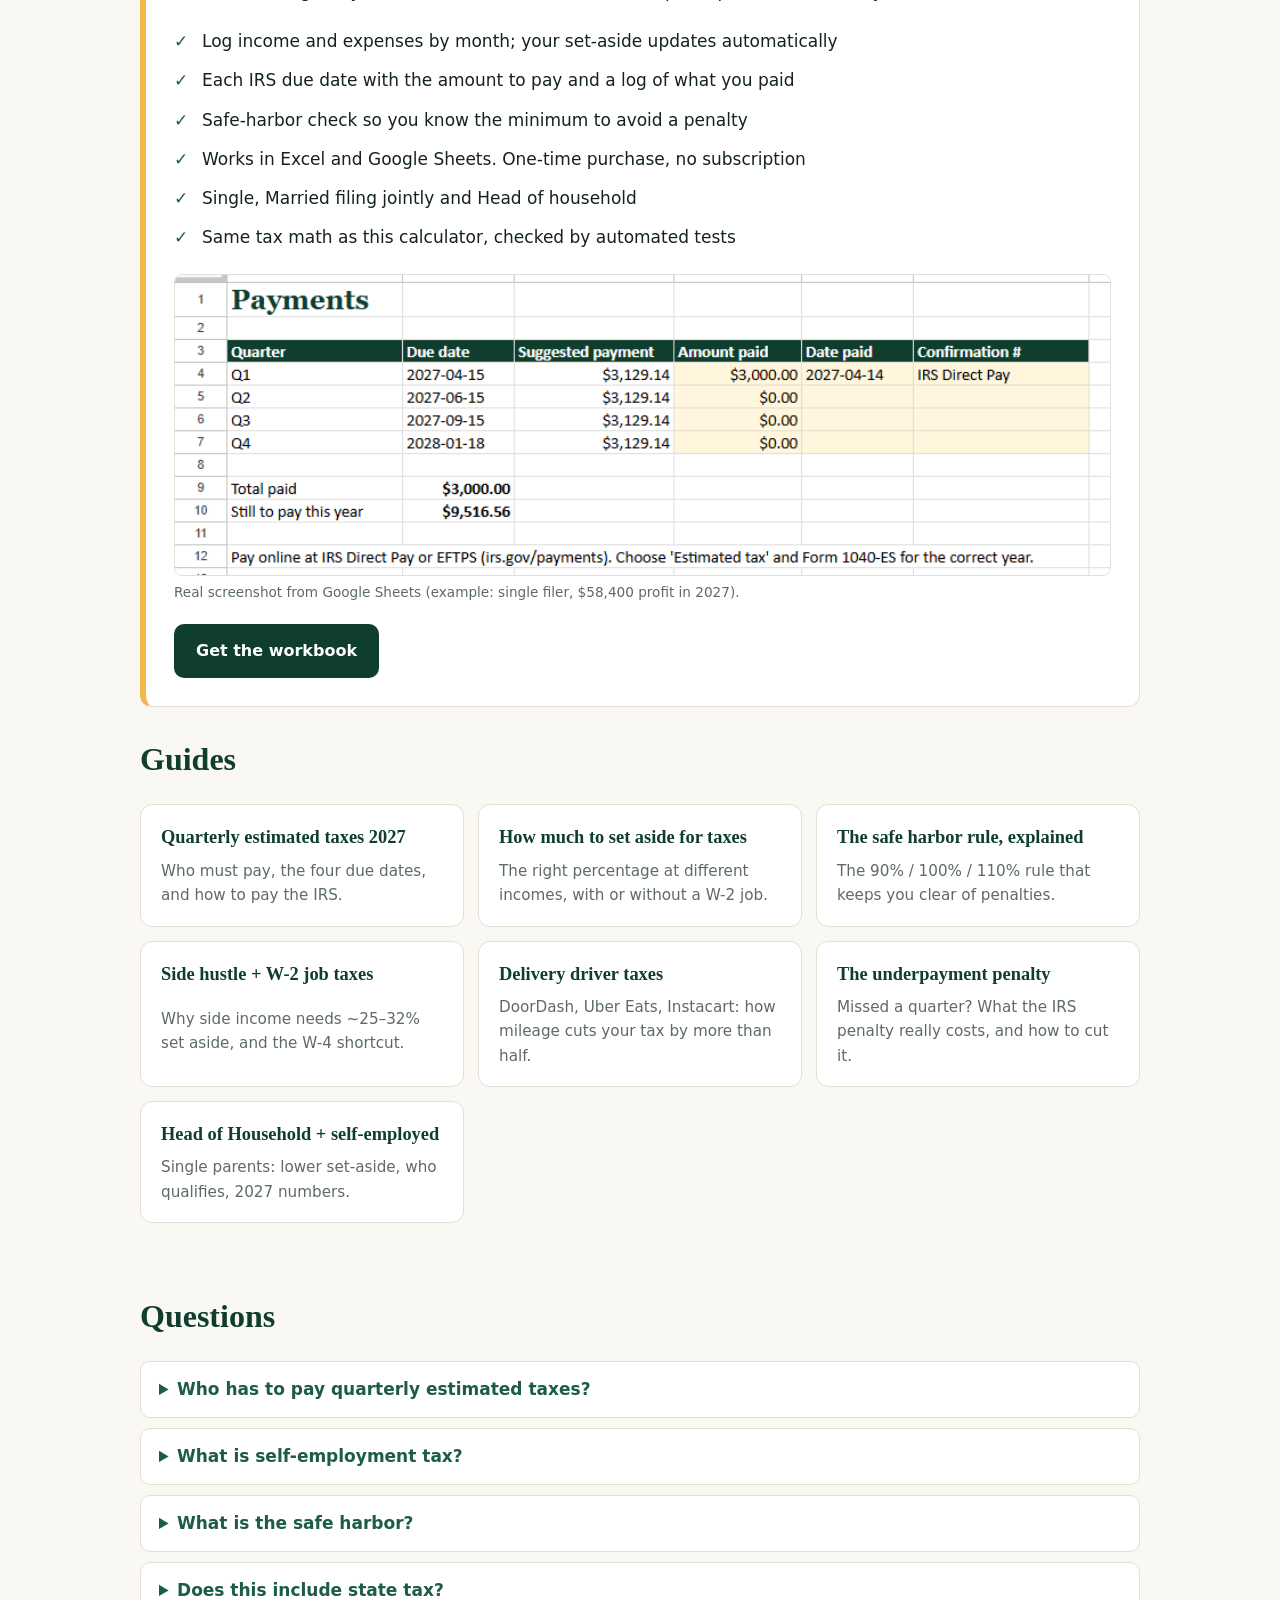
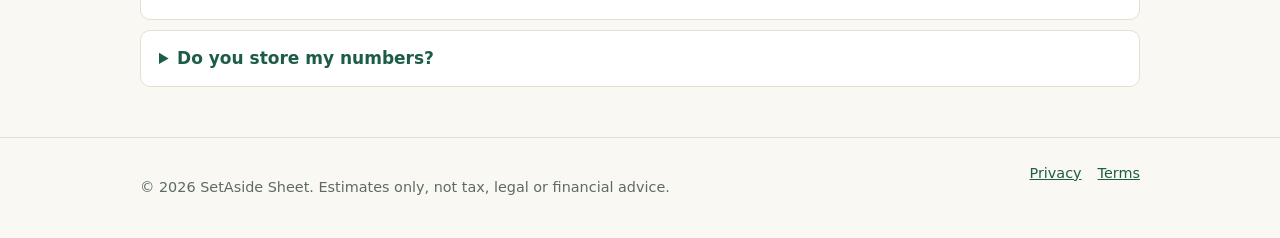
==== commit a1f06d75: "feat: add Head of Household guide and workbook screenshot on homepage Co-Authored-By: Claude Opus 5." ====
--- a/index.html
+++ b/index.html
@@ -111,8 +111,13 @@
           <li>Each IRS due date with the amount to pay and a log of what you paid</li>
           <li>Safe-harbor check so you know the minimum to avoid a penalty</li>
           <li>Works in Excel and Google Sheets. One-time purchase, no subscription</li>
+          <li>Single, Married filing jointly and Head of household</li>
           <li>Same tax math as this calculator, checked by automated tests</li>
         </ul>
+        <figure class="shot">
+          <img src="assets/workbook-payments.png" width="820" height="263" loading="lazy" alt="Payments tab of the SetAside Sheet workbook: four 2027 IRS due dates, suggested payment of $3,129.14 each, amount paid and what is left to pay">
+          <figcaption>Real screenshot from Google Sheets (example: single filer, $58,400 profit in 2027).</figcaption>
+        </figure>
         <a class="btn btn-primary" data-buy href="#workbook">Get the workbook</a>
         <p class="muted" data-buy-note hidden>The workbook is launching soon. The calculator above is free to use now.</p>
       </div>
@@ -127,6 +132,7 @@
         <a class="guide-card" href="side-hustle-taxes-with-w2-job.html"><strong>Side hustle + W-2 job taxes</strong><span>Why side income needs ~25–32% set aside, and the W-4 shortcut.</span></a>
         <a class="guide-card" href="delivery-driver-taxes-doordash-uber.html"><strong>Delivery driver taxes</strong><span>DoorDash, Uber Eats, Instacart: how mileage cuts your tax by more than half.</span></a>
         <a class="guide-card" href="irs-underpayment-penalty-estimated-tax.html"><strong>The underpayment penalty</strong><span>Missed a quarter? What the IRS penalty really costs, and how to cut it.</span></a>
+        <a class="guide-card" href="head-of-household-self-employed-taxes.html"><strong>Head of Household + self-employed</strong><span>Single parents: lower set-aside, who qualifies, 2027 numbers.</span></a>
       </div>
     </section>
 
--- a/css/styles.css
+++ b/css/styles.css
@@ -64,6 +64,9 @@
 .disclaimer { font-size: .85rem; color: var(--muted); max-width: 80ch; margin-top: 16px; }
 
 .workbook > div { background: var(--card); border: 1px solid var(--line); border-left: 6px solid var(--accent); border-radius: var(--radius); padding: 28px; }
+.shot { margin: 8px 0 20px; }
+.shot img { width: 100%; height: auto; border: 1px solid var(--line); border-radius: 8px; display: block; }
+.shot figcaption { font-size: .85rem; color: var(--muted); margin-top: 6px; }
 .checks { padding-left: 0; list-style: none; }
 .checks li { padding: 6px 0 6px 28px; position: relative; }
 .checks li::before { content: "\2713"; position: absolute; left: 0; color: var(--green-2); font-weight: 700; }
